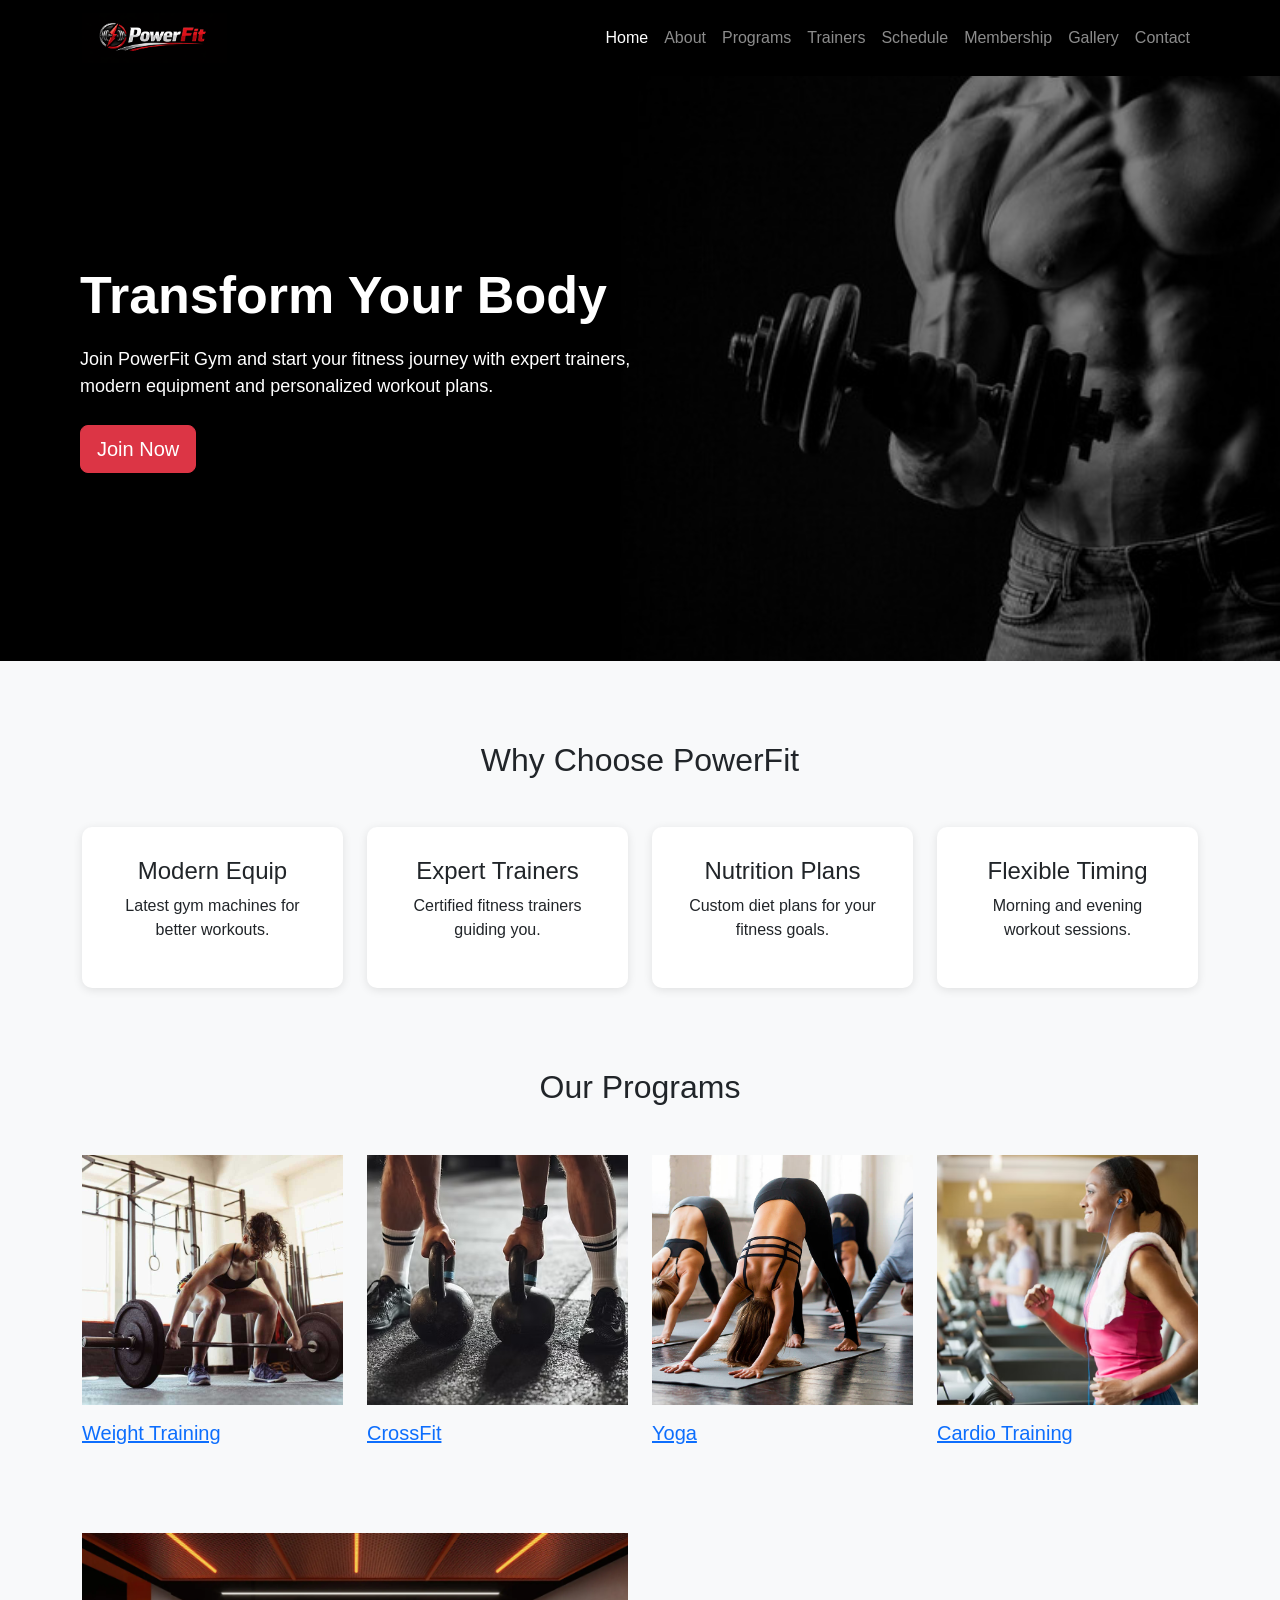
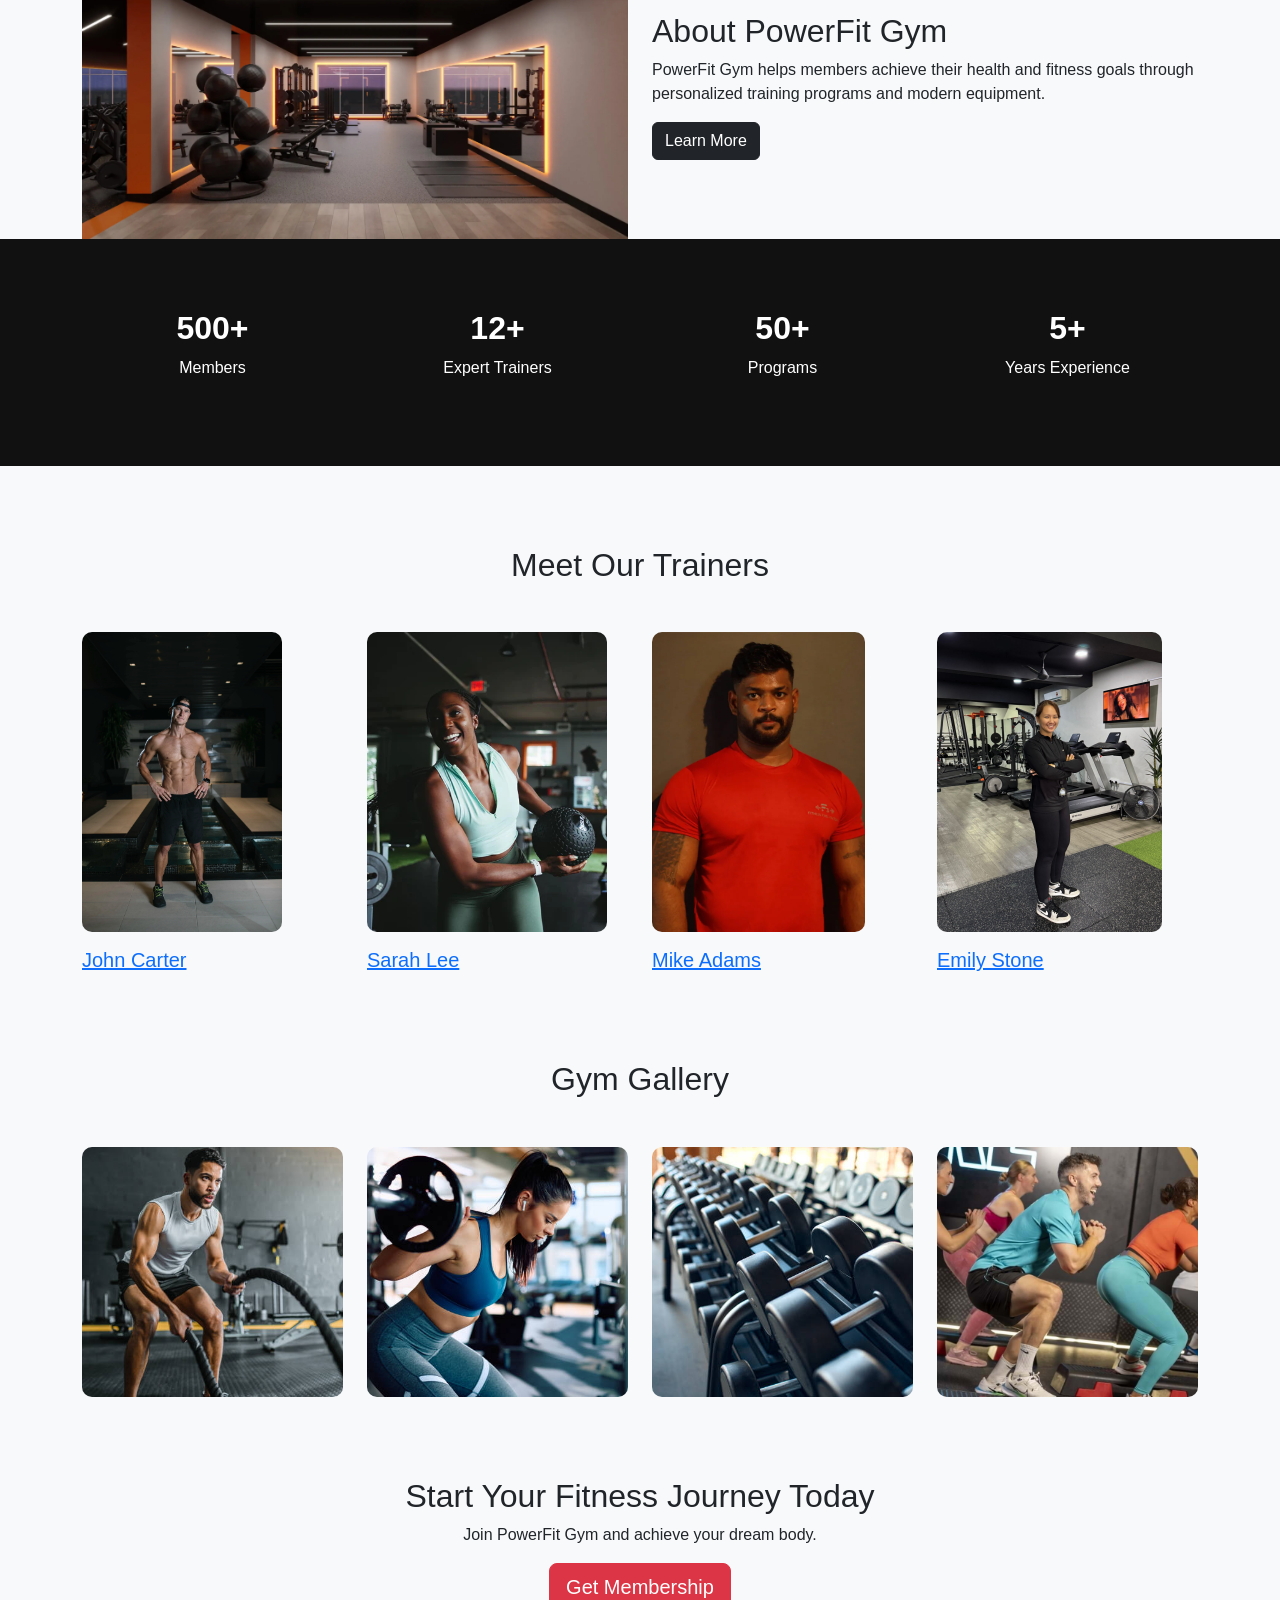
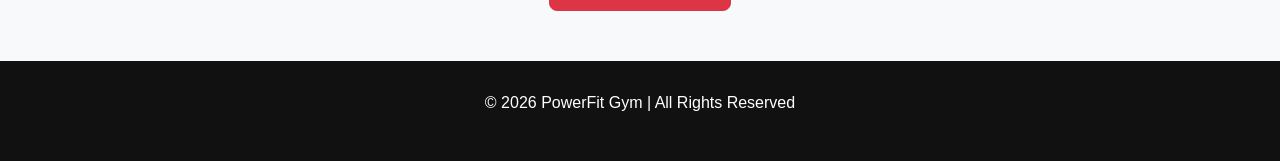
==== index.html @ cc220eeb "first commit" ====
<!DOCTYPE html>

<html lang="en">

<head>

<meta charset="UTF-8">
<meta name="viewport" content="width=device-width, initial-scale=1.0">

<title>PowerFit Gym</title>
<link rel="stylesheet" href="index.css">

<link href="https://cdn.jsdelivr.net/npm/bootstrap@5.3.2/dist/css/bootstrap.min.css" rel="stylesheet">

<style>

/* GENERAL */

body{
font-family:Arial, sans-serif;
background:#f8f9fa;
}

/* NAVBAR */

.navbar{
background:#000000;
}

.logo{
height:50px;
}

/* HERO */

.hero{
height:65vh;
background:url("images/hero.jpg") center/cover no-repeat;
display:flex;
align-items:center;
justify-content:flex-start;
position:relative;
color:white;
padding:80px;
}

.hero::before{
content:"";
position:absolute;
top:0;
left:0;
width:100%;
height:100%;
background:rgba(0,0,0,0.5);
}

.hero-content{
position:relative;
max-width:600px;
}

.hero h1{
font-size:52px;
font-weight:bold;
margin-bottom:20px;
}

.hero p{
font-size:18px;
margin-bottom:25px;
}

/* SECTIONS */

.section{
padding:80px 0 0px;
}

.feature-box{
background:white;
padding:30px;
border-radius:10px;
text-align:center;
box-shadow:0 2px 10px rgba(0,0,0,0.1);
}

.program img{
height:250px;
object-fit:cover;
}

.trainer img{
height:300px;
object-fit:cover;
border-radius:10px;
}

.gallery img{
height:250px;
object-fit:cover;
border-radius:10px;
}

/* STATS */

.stats{
background:#111;
color:white;
text-align:center;
padding:70px 0;
}

/* FOOTER */

footer{
background:#111;
color:white;
padding:30px;
text-align:center;
}

/* MOBILE */

@media(max-width:768px){

.hero{
height:60vh;
padding:40px 25px;
}

.hero h1{
font-size:32px;
}

.hero p{
font-size:16px;
}

.logo{
height:40px;
}

}

</style>

</head>

<body>

<!-- NAVBAR -->

<nav class="navbar navbar-expand-lg navbar-dark">

<div class="container">

<a class="navbar-brand" href="index.html">
<img src="images/powerfit-logo.png" class="logo">
</a>

<button class="navbar-toggler" type="button" data-bs-toggle="collapse" data-bs-target="#menu">
<span class="navbar-toggler-icon"></span>
</button>

<div class="collapse navbar-collapse" id="menu">

<ul class="navbar-nav ms-auto">

<li class="nav-item"><a class="nav-link active" href="index.html">Home</a></li>
<li class="nav-item"><a class="nav-link" href="about.html">About</a></li>
<li class="nav-item"><a class="nav-link" href="programs.html">Programs</a></li>
<li class="nav-item"><a class="nav-link" href="trainers.html">Trainers</a></li>
<li class="nav-item"><a class="nav-link" href="schedule.html">Schedule</a></li>
<li class="nav-item"><a class="nav-link" href="membership.html">Membership</a></li>
<li class="nav-item"><a class="nav-link" href="gallery.html">Gallery</a></li>
<li class="nav-item"><a class="nav-link" href="contact.html">Contact</a></li>

</ul>

</div>

</div>

</nav>

<!-- HERO -->

<section class="hero">

<div class="hero-content">

<h1>Transform Your Body</h1>

<p>
Join PowerFit Gym and start your fitness journey with expert trainers,
modern equipment and personalized workout plans.
</p>

<a href="membership.html" class="btn btn-danger btn-lg">
Join Now
</a>

</div>

</section>

<!-- FEATURES -->

<section class="section">

<div class="container">

<h2 class="text-center mb-5">Why Choose PowerFit</h2>

<div class="row g-4">

<div class="col-lg-3 col-md-6">
<div class="feature-box">
<h4>Modern Equip</h4>
<p>Latest gym machines for better workouts.</p>
</div>
</div>

<div class="col-lg-3 col-md-6">
<div class="feature-box">
<h4>Expert Trainers</h4>
<p>Certified fitness trainers guiding you.</p>
</div>
</div>

<div class="col-lg-3 col-md-6">
<div class="feature-box">
<h4>Nutrition Plans</h4>
<p>Custom diet plans for your fitness goals.</p>
</div>
</div>

<div class="col-lg-3 col-md-6">
<div class="feature-box">
<h4>Flexible Timing</h4>
<p>Morning and evening workout sessions.</p>
</div>
</div>

</div>

</div>

</section>

<!-- PROGRAMS -->

<section class="section bg-light">

<div class="container">

<h2 class="text-center mb-5">Our Programs</h2>

<div class="row g-4">

<div class="col-lg-3 col-md-6 program">
<a href="programs.html">
<img src="images/weight.jpg" class="img-fluid">
<h5 class="mt-3">Weight Training</h5>
</a>
</div>

<div class="col-lg-3 col-md-6 program">
<a href="programs.html">
<img src="images/crossfit.avif" class="img-fluid">
<h5 class="mt-3">CrossFit</h5>
</a>
</div>

<div class="col-lg-3 col-md-6 program">
<a href="programs.html">
<img src="images/yoga.jpg" class="img-fluid">
<h5 class="mt-3">Yoga</h5>
</a>
</div>

<div class="col-lg-3 col-md-6 program">
<a href="programs.html">
<img src="images/cardio.avif" class="img-fluid">
<h5 class="mt-3">Cardio Training</h5>
</a>
</div>

</div>

</div>

</section>

<!-- ABOUT -->

<section class="section">

<div class="container">

<div class="row align-items-center">

<div class="col-lg-6">
<img src="images/gym1.webp" class="img-fluid">
</div>

<div class="col-lg-6">

<h2>About PowerFit Gym</h2>

<p>
PowerFit Gym helps members achieve their health and fitness goals
through personalized training programs and modern equipment.
</p>

<a href="about.html" class="btn btn-dark">
Learn More
</a>

</div>

</div>

</div>

</section>

<!-- STATS -->

<section class="stats">

<div class="container">

<div class="row">

<div class="col-md-3">
<h2>500+</h2>
<p>Members</p>
</div>

<div class="col-md-3">
<h2>12+</h2>
<p>Expert Trainers</p>
</div>

<div class="col-md-3">
<h2>50+</h2>
<p>Programs</p>
</div>

<div class="col-md-3">
<h2>5+</h2>
<p>Years Experience</p>
</div>

</div>

</div>

</section>

<!-- TRAINERS -->

<section class="section">

<div class="container">

<h2 class="text-center mb-5">Meet Our Trainers</h2>

<div class="row g-4">

<div class="col-lg-3 col-md-6 trainer">
<a href="trainers.html">
<img src="images/trainer1.webp" class="img-fluid">
<h5 class="mt-3">John Carter</h5>
</a>
</div>

<div class="col-lg-3 col-md-6 trainer">
<a href="trainers.html">
<img src="images/trainer2.webp" class="img-fluid">
<h5 class="mt-3">Sarah Lee</h5>
</a>
</div>

<div class="col-lg-3 col-md-6 trainer">
<a href="trainers.html">
<img src="images/trainer3.webp" class="img-fluid">
<h5 class="mt-3">Mike Adams</h5>
</a>
</div>

<div class="col-lg-3 col-md-6 trainer">
<a href="trainers.html">
<img src="images/trainer4.jpg" class="img-fluid">
<h5 class="mt-3">Emily Stone</h5>
</a>
</div>

</div>

</div>

</section>

<!-- GALLERY -->

<section class="section bg-light">

<div class="container">

<h2 class="text-center mb-5">Gym Gallery</h2>

<div class="row g-4 gallery">

<div class="col-lg-3 col-md-6">
<img src="images/gallery1.jpg" class="img-fluid">
</div>

<div class="col-lg-3 col-md-6">
<img src="images/gallery2.jpg" class="img-fluid">
</div>

<div class="col-lg-3 col-md-6">
<img src="images/gallery3.jpg" class="img-fluid">
</div>

<div class="col-lg-3 col-md-6">
<img src="images/gallery4.jpg" class="img-fluid">
</div>

</div>

</div>

</section>

<!-- CTA -->

<section class="section text-center">

<div class="container">

<h2>Start Your Fitness Journey Today</h2>

<p>Join PowerFit Gym and achieve your dream body.</p>

<a href="membership.html" class="btn btn-danger btn-lg">
Get Membership
</a>

</div>

</section>

<!-- FOOTER -->

<footer>

<p>© 2026 PowerFit Gym | All Rights Reserved</p>

</footer>

<script src="https://cdn.jsdelivr.net/npm/bootstrap@5.3.2/dist/js/bootstrap.bundle.min.js"></script>

</body>
</html>
---- index.css ----
/* GENERAL */

body{
font-family: Arial, sans-serif;
background:#f8f9fa;
margin:0;
padding:0;
}

/* NAVBAR */

.navbar{
background:#000000;
}

.logo{
height:50px;
}

/* HERO SECTION */

.hero{
height:65vh;
background:url("../images/hero.jpg") center/cover no-repeat;
display:flex;
align-items:center;
justify-content:flex-start;
position:relative;
color:white;
padding:80px;
}

.hero::before{
content:"";
position:absolute;
top:0;
left:0;
width:100%;
height:100%;
background:rgba(0,0,0,0.5);
}

.hero-content{
position:relative;
max-width:600px;
}

.hero h1{
font-size:52px;
font-weight:bold;
margin-bottom:20px;
}

.hero p{
font-size:18px;
margin-bottom:25px;
}

/* SECTION */

.section{
padding:80px 0 0px;
}

/* FEATURE BOX */

.feature-box{
background:white;
padding:30px;
border-radius:10px;
text-align:center;
box-shadow:0 2px 10px rgba(0,0,0,0.1);
}

/* PROGRAM IMAGES */

.program img{
height:250px;
object-fit:cover;
}

/* TRAINERS */

.trainer img{
height:300px;
object-fit:cover;
border-radius:10px;
}

/* GALLERY */

.gallery img{
height:250px;
object-fit:cover;
border-radius:10px;
}

/* STATS */

.stats{
background:#111;
color:white;
text-align:center;
padding:70px 0;
}

.stats h2{
font-weight:bold;
}

/* FOOTER */

footer{
background:#111;
color:white;
padding:30px;
text-align:center;
margin-top:50px;
}

/* MOBILE RESPONSIVE */

@media(max-width:768px){

.hero{
height:60vh;
padding:40px 25px;
}

.hero h1{
font-size:32px;
}

.hero p{
font-size:16px;
}

.logo{
height:40px;
}

.section{
padding:60px 15px;
}

}
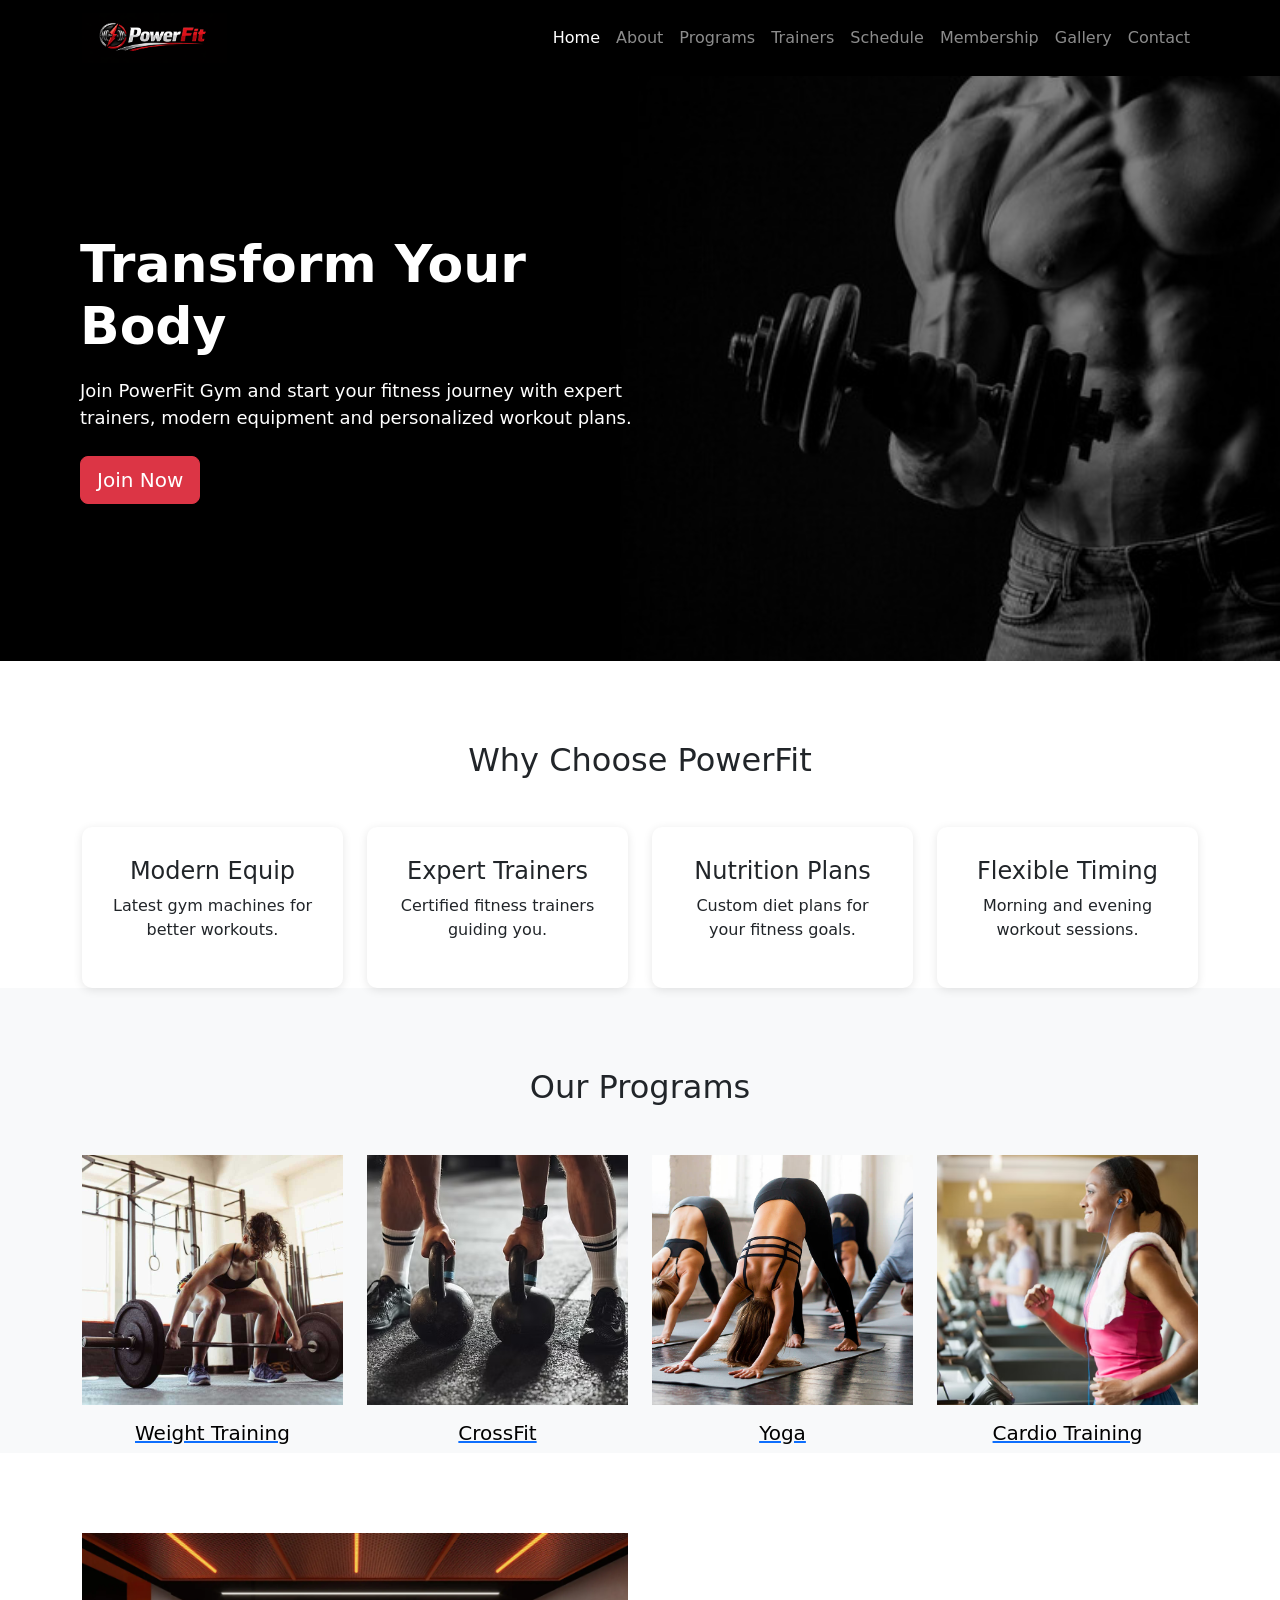
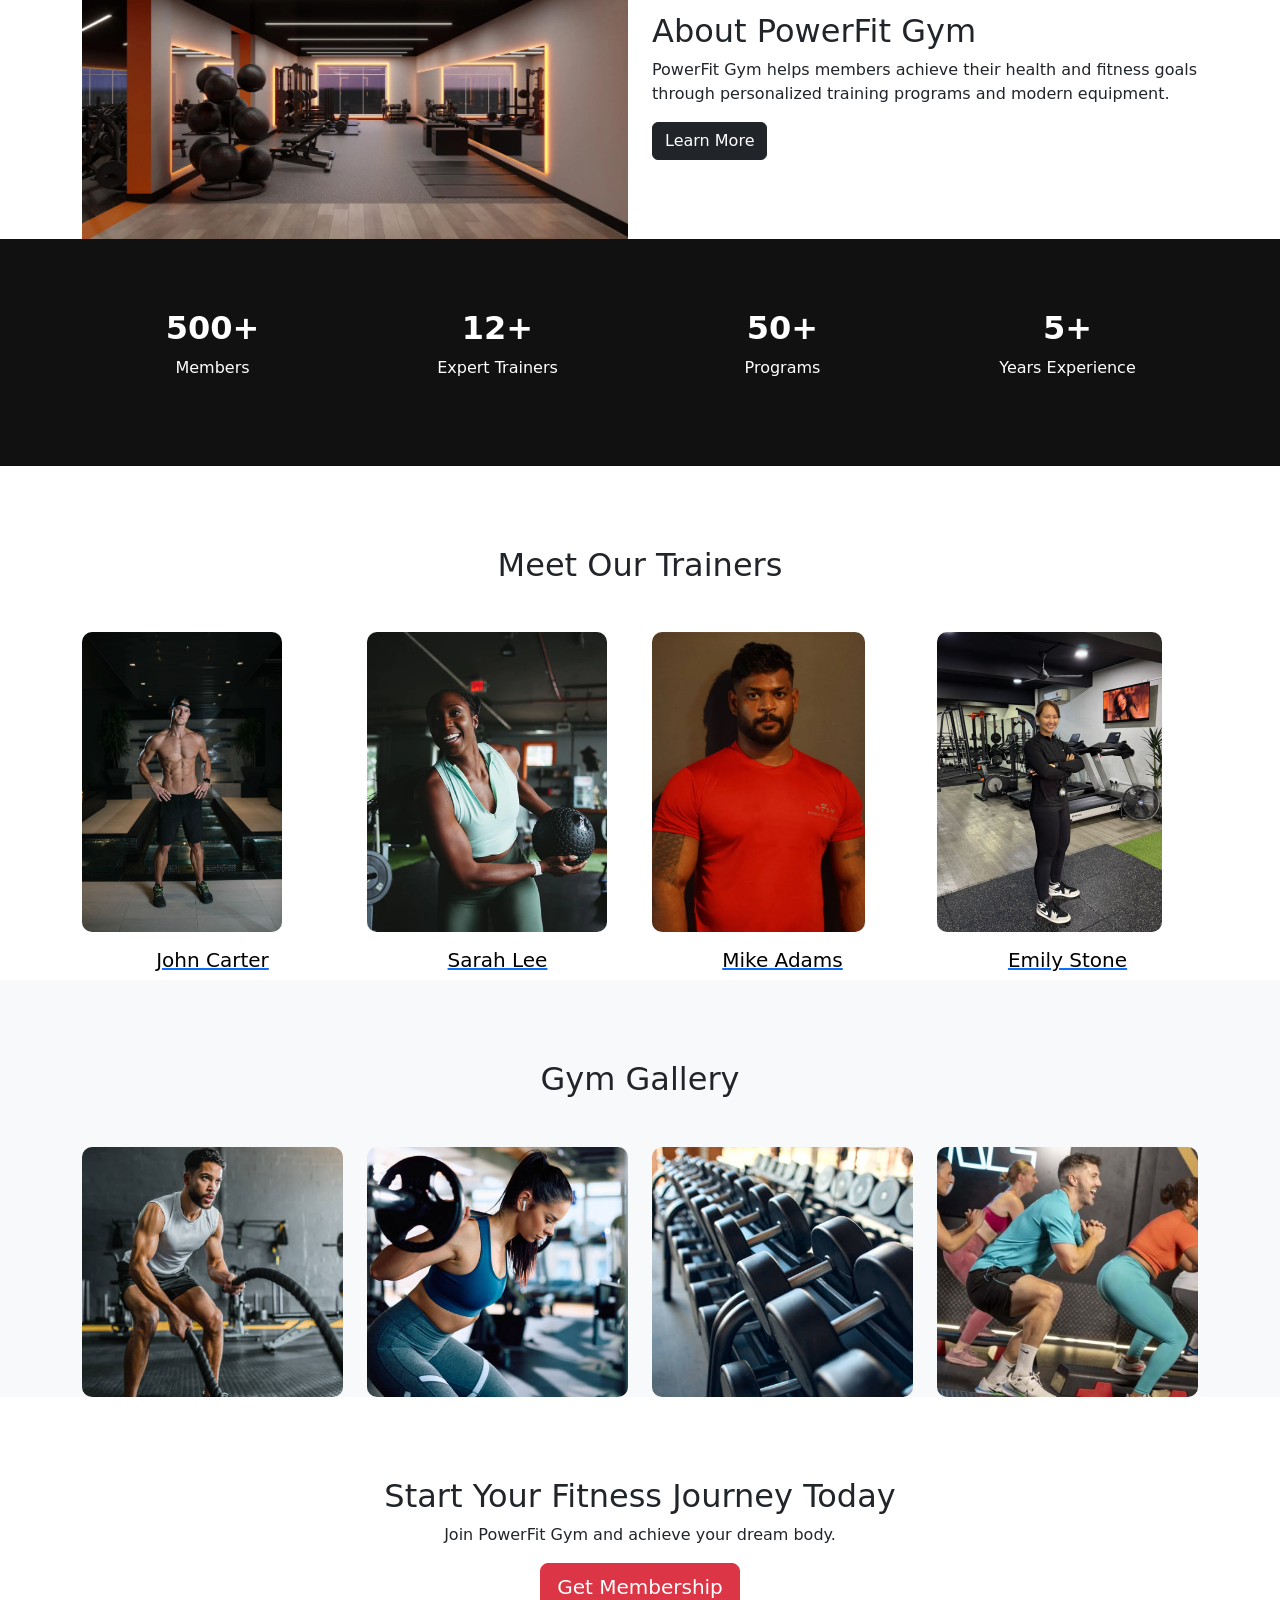
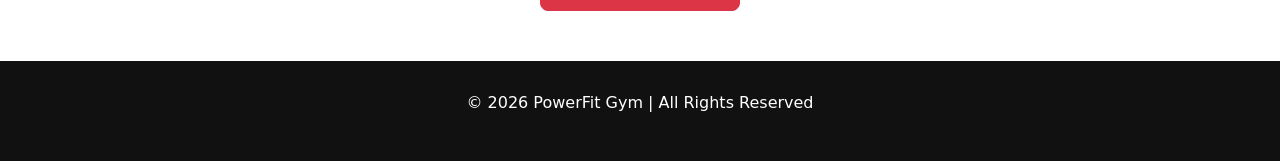
==== commit 1a9839d5: "updated files" ====
--- a/index.html
+++ b/index.html
@@ -11,139 +11,6 @@
 <link rel="stylesheet" href="index.css">
 
 <link href="https://cdn.jsdelivr.net/npm/bootstrap@5.3.2/dist/css/bootstrap.min.css" rel="stylesheet">
-
-<style>
-
-/* GENERAL */
-
-body{
-font-family:Arial, sans-serif;
-background:#f8f9fa;
-}
-
-/* NAVBAR */
-
-.navbar{
-background:#000000;
-}
-
-.logo{
-height:50px;
-}
-
-/* HERO */
-
-.hero{
-height:65vh;
-background:url("images/hero.jpg") center/cover no-repeat;
-display:flex;
-align-items:center;
-justify-content:flex-start;
-position:relative;
-color:white;
-padding:80px;
-}
-
-.hero::before{
-content:"";
-position:absolute;
-top:0;
-left:0;
-width:100%;
-height:100%;
-background:rgba(0,0,0,0.5);
-}
-
-.hero-content{
-position:relative;
-max-width:600px;
-}
-
-.hero h1{
-font-size:52px;
-font-weight:bold;
-margin-bottom:20px;
-}
-
-.hero p{
-font-size:18px;
-margin-bottom:25px;
-}
-
-/* SECTIONS */
-
-.section{
-padding:80px 0 0px;
-}
-
-.feature-box{
-background:white;
-padding:30px;
-border-radius:10px;
-text-align:center;
-box-shadow:0 2px 10px rgba(0,0,0,0.1);
-}
-
-.program img{
-height:250px;
-object-fit:cover;
-}
-
-.trainer img{
-height:300px;
-object-fit:cover;
-border-radius:10px;
-}
-
-.gallery img{
-height:250px;
-object-fit:cover;
-border-radius:10px;
-}
-
-/* STATS */
-
-.stats{
-background:#111;
-color:white;
-text-align:center;
-padding:70px 0;
-}
-
-/* FOOTER */
-
-footer{
-background:#111;
-color:white;
-padding:30px;
-text-align:center;
-}
-
-/* MOBILE */
-
-@media(max-width:768px){
-
-.hero{
-height:60vh;
-padding:40px 25px;
-}
-
-.hero h1{
-font-size:32px;
-}
-
-.hero p{
-font-size:16px;
-}
-
-.logo{
-height:40px;
-}
-
-}
-
-</style>
-
 </head>
 
 <body>
--- a/index.css
+++ b/index.css
@@ -108,6 +108,11 @@
 font-weight:bold;
 }
 
+.mt-3{
+    text-align: center;
+    color: #000000;
+    text-decoration: none!important;
+}
 /* FOOTER */
 
 footer{
